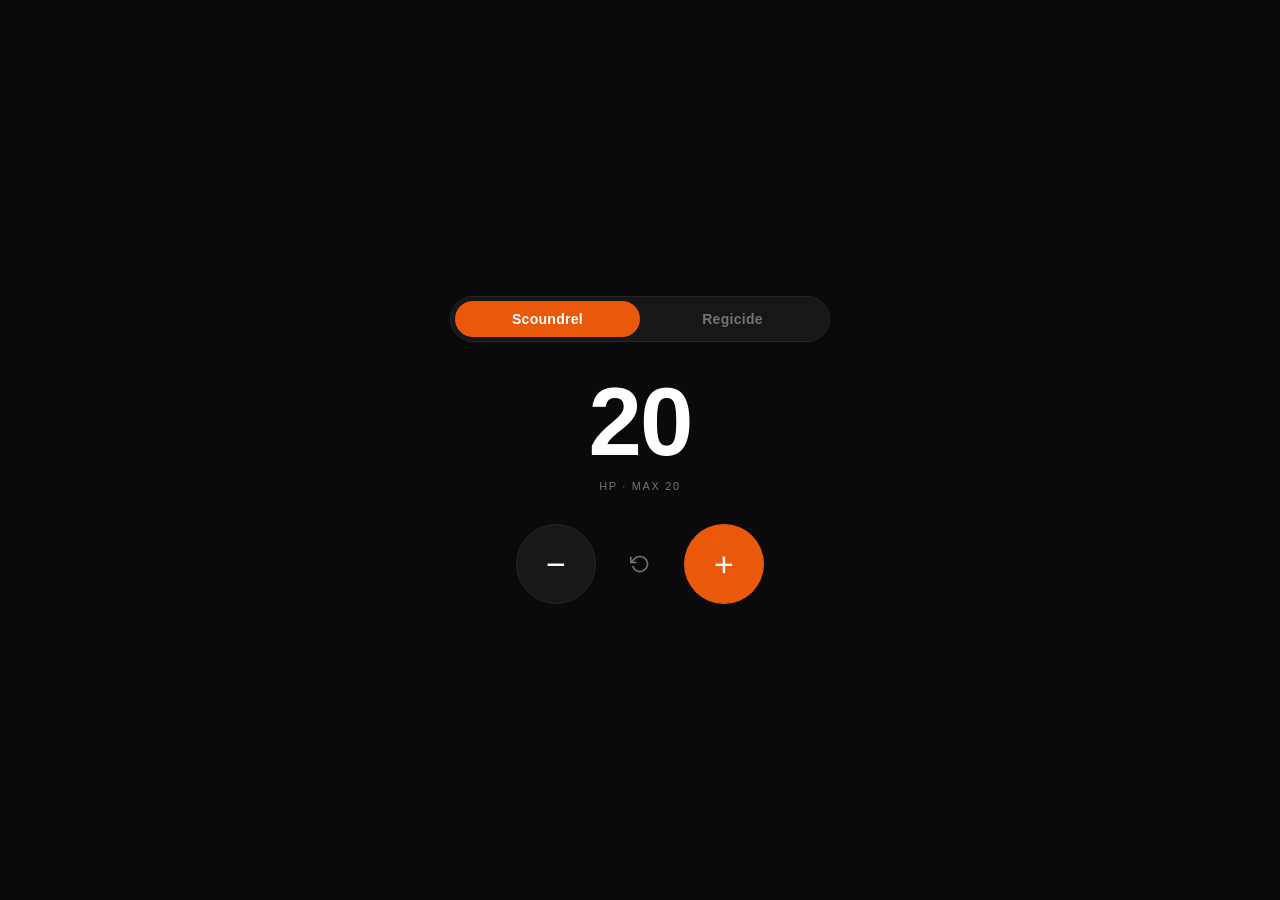
==== index.html @ 4c62e5c9 "Rename hp-tracker.html to index.html" ====
<!DOCTYPE html>
<html lang="en">
<head>
<meta charset="UTF-8" />
<meta name="viewport" content="width=device-width, initial-scale=1, maximum-scale=1, viewport-fit=cover" />
<title>HP Tracker</title>

<!-- Makes this feel like a native app when added to the Home Screen in Safari -->
<meta name="apple-mobile-web-app-capable" content="yes" />
<meta name="apple-mobile-web-app-status-bar-style" content="black-translucent" />
<meta name="apple-mobile-web-app-title" content="HP Tracker" />
<meta name="mobile-web-app-capable" content="yes" />
<meta name="theme-color" content="#0a0a0a" />

<!-- App icon (inline SVG data URI, no external file needed) -->
<link rel="apple-touch-icon" href="[data-uri]" />

<style>
  :root {
    color-scheme: dark;
  }
  * {
    box-sizing: border-box;
    -webkit-tap-highlight-color: transparent;
    user-select: none;
    -webkit-user-select: none;
  }
  html, body {
    height: 100%;
    margin: 0;
    background: #0a0a0a;
    font-family: -apple-system, BlinkMacSystemFont, "SF Pro Text", Helvetica, Arial, sans-serif;
    overscroll-behavior: none;
  }
  body {
    display: flex;
    align-items: center;
    justify-content: center;
    padding: 24px;
    padding-top: calc(24px + env(safe-area-inset-top));
    padding-bottom: calc(24px + env(safe-area-inset-bottom));
  }
  .app {
    width: 100%;
    max-width: 380px;
    display: flex;
    flex-direction: column;
    align-items: center;
    gap: 32px;
  }

  /* Mode switcher */
  .switcher {
    display: flex;
    width: 100%;
    background: #171717;
    border: 1px solid #262626;
    border-radius: 999px;
    padding: 4px;
  }
  .switcher button {
    flex: 1;
    padding: 10px 0;
    border: none;
    background: transparent;
    color: #737373;
    font-size: 14px;
    font-weight: 600;
    letter-spacing: 0.02em;
    border-radius: 999px;
    transition: background-color 0.15s, color 0.15s;
  }
  .switcher button.active {
    background: #ea580c;
    color: white;
  }

  /* Card selector */
  .cards {
    display: none;
    align-items: center;
    gap: 12px;
  }
  .cards.visible {
    display: flex;
  }
  .card {
    width: 64px;
    height: 80px;
    border-radius: 14px;
    border: 1px solid #262626;
    background: transparent;
    color: #737373;
    display: flex;
    flex-direction: column;
    align-items: center;
    justify-content: center;
    gap: 4px;
    transition: border-color 0.15s, color 0.15s, background-color 0.15s;
  }
  .card .label { font-size: 24px; font-weight: 700; }
  .card .val { font-size: 10px; letter-spacing: 0.12em; text-transform: uppercase; }
  .card.selected {
    border-color: #ea580c;
    background: rgba(234, 88, 12, 0.1);
    color: white;
  }

  /* Display */
  .display {
    display: flex;
    flex-direction: column;
    align-items: center;
    gap: 10px;
  }
  .hp {
    font-size: 96px;
    font-weight: 700;
    color: white;
    letter-spacing: -0.02em;
    line-height: 1;
    font-variant-numeric: tabular-nums;
  }
  .hp.zero { color: #ef4444; }
  .sublabel {
    font-size: 11px;
    text-transform: uppercase;
    letter-spacing: 0.15em;
    color: #737373;
  }

  /* Controls */
  .controls {
    display: flex;
    align-items: center;
    gap: 20px;
  }
  .btn {
    display: flex;
    align-items: center;
    justify-content: center;
    border: none;
    cursor: pointer;
  }
  .btn-minus, .btn-plus {
    width: 80px;
    height: 80px;
    border-radius: 999px;
    font-size: 34px;
    font-weight: 300;
    transition: transform 0.1s, background-color 0.15s, opacity 0.15s;
  }
  .btn-minus {
    background: #171717;
    border: 1px solid #262626;
    color: white;
  }
  .btn-plus {
    background: #ea580c;
    color: white;
  }
  .btn-plus:disabled {
    background: #171717;
    border: 1px solid #262626;
    color: #404040;
    cursor: not-allowed;
  }
  .btn:active:not(:disabled) {
    transform: scale(0.95);
  }
  .btn-reset {
    width: 48px;
    height: 48px;
    border-radius: 999px;
    background: transparent;
    color: #737373;
  }
  .btn-reset svg { width: 20px; height: 20px; }
</style>
</head>
<body>

<div class="app">
  <div class="switcher">
    <button id="modeScoundrel" class="active">Scoundrel</button>
    <button id="modeRegicide">Regicide</button>
  </div>

  <div class="cards" id="cards">
    <button class="card selected" data-card="J" data-hp="20">
      <span class="label">J</span><span class="val">20 hp</span>
    </button>
    <button class="card" data-card="Q" data-hp="30">
      <span class="label">Q</span><span class="val">30 hp</span>
    </button>
    <button class="card" data-card="K" data-hp="40">
      <span class="label">K</span><span class="val">40 hp</span>
    </button>
  </div>

  <div class="display">
    <span class="hp" id="hpValue">20</span>
    <span class="sublabel" id="subLabel">hp &middot; max 20</span>
  </div>

  <div class="controls">
    <button class="btn btn-minus" id="decBtn" aria-label="Decrease by one">&minus;</button>
    <button class="btn btn-reset" id="resetBtn" aria-label="Reset">
      <svg viewBox="0 0 24 24" fill="none" stroke="currentColor" stroke-width="2" stroke-linecap="round" stroke-linejoin="round"><polyline points="1 4 1 10 7 10"/><path d="M3.51 15a9 9 0 1 0 2.13-9.36L1 10"/></svg>
    </button>
    <button class="btn btn-plus" id="incBtn" aria-label="Increase by one">&plus;</button>
  </div>
</div>

<script>
  const CARDS = { J: 20, Q: 30, K: 40 };
  const SCOUNDREL_MAX = 20;
  const SCOUNDREL_START = 20;

  let mode = "scoundrel";
  let scoundrelHP = SCOUNDREL_START;
  let card = "J";
  let regicideHP = CARDS.J;

  const hpValue = document.getElementById("hpValue");
  const subLabel = document.getElementById("subLabel");
  const modeScoundrel = document.getElementById("modeScoundrel");
  const modeRegicide = document.getElementById("modeRegicide");
  const cardsEl = document.getElementById("cards");
  const decBtn = document.getElementById("decBtn");
  const incBtn = document.getElementById("incBtn");
  const resetBtn = document.getElementById("resetBtn");

  function render() {
    const isScoundrel = mode === "scoundrel";
    const hp = isScoundrel ? scoundrelHP : regicideHP;

    hpValue.textContent = hp;
    hpValue.classList.toggle("zero", hp <= 0);

    subLabel.textContent = isScoundrel
      ? `hp \u00b7 max ${SCOUNDREL_MAX}`
      : `${card} \u00b7 ${CARDS[card]} hp \u00b7 damage only`;

    modeScoundrel.classList.toggle("active", isScoundrel);
    modeRegicide.classList.toggle("active", !isScoundrel);
    cardsEl.classList.toggle("visible", !isScoundrel);

    incBtn.disabled = !isScoundrel;

    document.querySelectorAll(".card").forEach((el) => {
      el.classList.toggle("selected", el.dataset.card === card);
    });
  }

  modeScoundrel.addEventListener("click", () => { mode = "scoundrel"; render(); });
  modeRegicide.addEventListener("click", () => { mode = "regicide"; render(); });

  cardsEl.addEventListener("click", (e) => {
    const btn = e.target.closest(".card");
    if (!btn) return;
    card = btn.dataset.card;
    regicideHP = CARDS[card];
    render();
  });

  decBtn.addEventListener("click", () => {
    if (mode === "scoundrel") scoundrelHP -= 1;
    else regicideHP -= 1;
    render();
  });

  incBtn.addEventListener("click", () => {
    if (mode === "scoundrel") scoundrelHP = Math.min(SCOUNDREL_MAX, scoundrelHP + 1);
    render();
  });

  resetBtn.addEventListener("click", () => {
    if (mode === "scoundrel") scoundrelHP = SCOUNDREL_START;
    else regicideHP = CARDS[card];
    render();
  });

  render();
</script>

</body>
</html>
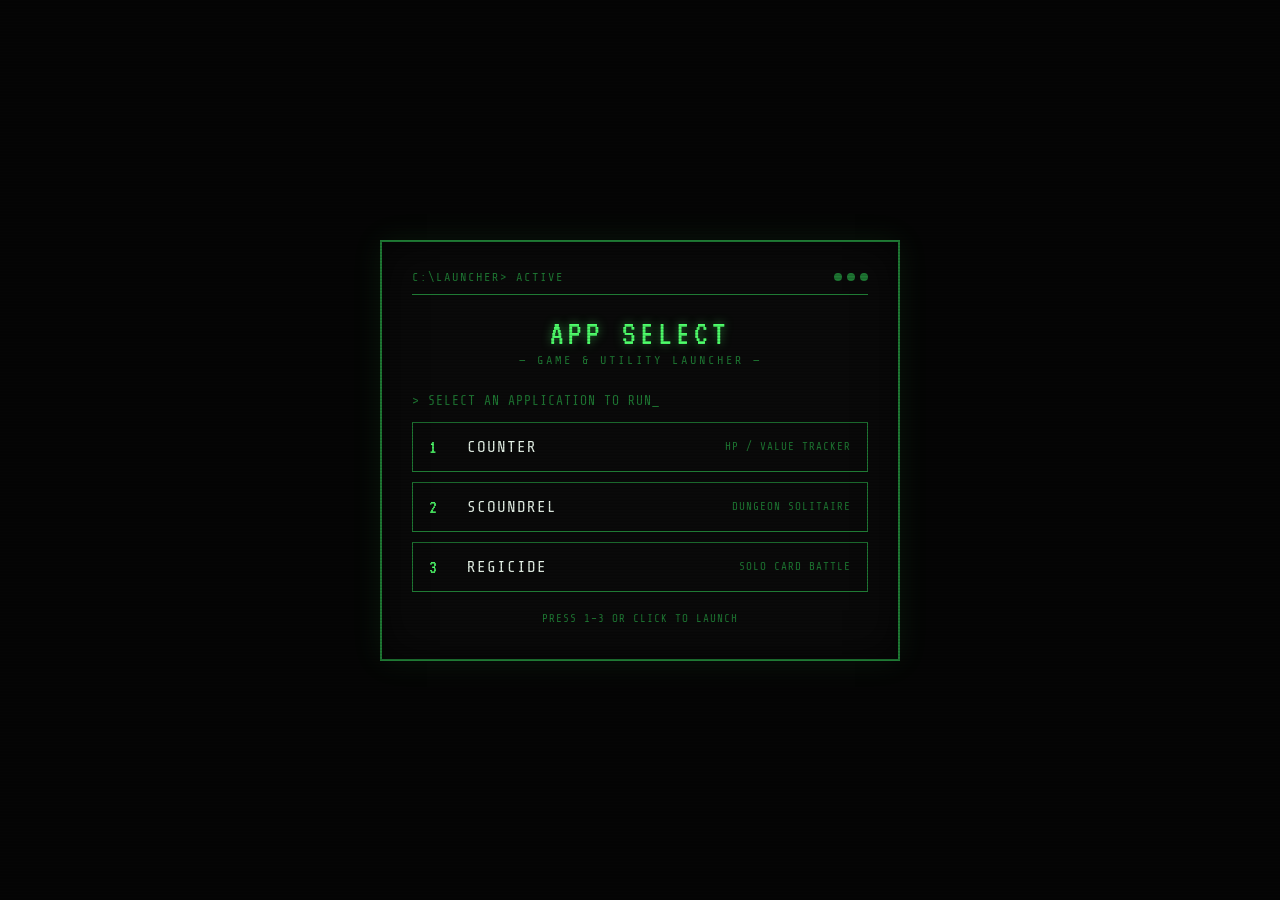
==== commit a15f7985: "Add files via upload" ====
--- a/index.html
+++ b/index.html
@@ -1,288 +1,238 @@
 <!DOCTYPE html>
 <html lang="en">
 <head>
-<meta charset="UTF-8" />
-<meta name="viewport" content="width=device-width, initial-scale=1, maximum-scale=1, viewport-fit=cover" />
-<title>HP Tracker</title>
-
-<!-- Makes this feel like a native app when added to the Home Screen in Safari -->
-<meta name="apple-mobile-web-app-capable" content="yes" />
-<meta name="apple-mobile-web-app-status-bar-style" content="black-translucent" />
-<meta name="apple-mobile-web-app-title" content="HP Tracker" />
-<meta name="mobile-web-app-capable" content="yes" />
-<meta name="theme-color" content="#0a0a0a" />
-
-<!-- App icon (inline SVG data URI, no external file needed) -->
-<link rel="apple-touch-icon" href="[data-uri]" />
-
+<meta charset="UTF-8">
+<title>APP SELECT</title>
+<meta name="viewport" content="width=device-width, initial-scale=1.0">
+<link rel="preconnect" href="https://fonts.googleapis.com">
+<link href="https://fonts.googleapis.com/css2?family=VT323&family=Share+Tech+Mono&display=swap" rel="stylesheet">
 <style>
-  :root {
-    color-scheme: dark;
-  }
-  * {
-    box-sizing: border-box;
-    -webkit-tap-highlight-color: transparent;
-    user-select: none;
-    -webkit-user-select: none;
-  }
-  html, body {
-    height: 100%;
-    margin: 0;
-    background: #0a0a0a;
-    font-family: -apple-system, BlinkMacSystemFont, "SF Pro Text", Helvetica, Arial, sans-serif;
-    overscroll-behavior: none;
-  }
-  body {
-    display: flex;
-    align-items: center;
-    justify-content: center;
-    padding: 24px;
-    padding-top: calc(24px + env(safe-area-inset-top));
-    padding-bottom: calc(24px + env(safe-area-inset-bottom));
-  }
-  .app {
-    width: 100%;
-    max-width: 380px;
-    display: flex;
-    flex-direction: column;
-    align-items: center;
-    gap: 32px;
-  }
-
-  /* Mode switcher */
-  .switcher {
-    display: flex;
-    width: 100%;
-    background: #171717;
-    border: 1px solid #262626;
-    border-radius: 999px;
-    padding: 4px;
-  }
-  .switcher button {
-    flex: 1;
-    padding: 10px 0;
-    border: none;
-    background: transparent;
-    color: #737373;
-    font-size: 14px;
-    font-weight: 600;
-    letter-spacing: 0.02em;
-    border-radius: 999px;
-    transition: background-color 0.15s, color 0.15s;
-  }
-  .switcher button.active {
-    background: #ea580c;
-    color: white;
-  }
-
-  /* Card selector */
-  .cards {
-    display: none;
-    align-items: center;
-    gap: 12px;
-  }
-  .cards.visible {
-    display: flex;
-  }
-  .card {
-    width: 64px;
-    height: 80px;
-    border-radius: 14px;
-    border: 1px solid #262626;
-    background: transparent;
-    color: #737373;
-    display: flex;
-    flex-direction: column;
-    align-items: center;
-    justify-content: center;
-    gap: 4px;
-    transition: border-color 0.15s, color 0.15s, background-color 0.15s;
-  }
-  .card .label { font-size: 24px; font-weight: 700; }
-  .card .val { font-size: 10px; letter-spacing: 0.12em; text-transform: uppercase; }
-  .card.selected {
-    border-color: #ea580c;
-    background: rgba(234, 88, 12, 0.1);
-    color: white;
-  }
-
-  /* Display */
-  .display {
-    display: flex;
-    flex-direction: column;
-    align-items: center;
-    gap: 10px;
-  }
-  .hp {
-    font-size: 96px;
-    font-weight: 700;
-    color: white;
-    letter-spacing: -0.02em;
-    line-height: 1;
-    font-variant-numeric: tabular-nums;
-  }
-  .hp.zero { color: #ef4444; }
-  .sublabel {
-    font-size: 11px;
-    text-transform: uppercase;
-    letter-spacing: 0.15em;
-    color: #737373;
-  }
-
-  /* Controls */
-  .controls {
-    display: flex;
-    align-items: center;
-    gap: 20px;
-  }
-  .btn {
-    display: flex;
-    align-items: center;
-    justify-content: center;
-    border: none;
-    cursor: pointer;
-  }
-  .btn-minus, .btn-plus {
-    width: 80px;
-    height: 80px;
-    border-radius: 999px;
-    font-size: 34px;
-    font-weight: 300;
-    transition: transform 0.1s, background-color 0.15s, opacity 0.15s;
-  }
-  .btn-minus {
-    background: #171717;
-    border: 1px solid #262626;
-    color: white;
-  }
-  .btn-plus {
-    background: #ea580c;
-    color: white;
-  }
-  .btn-plus:disabled {
-    background: #171717;
-    border: 1px solid #262626;
-    color: #404040;
-    cursor: not-allowed;
-  }
-  .btn:active:not(:disabled) {
-    transform: scale(0.95);
-  }
-  .btn-reset {
-    width: 48px;
-    height: 48px;
-    border-radius: 999px;
-    background: transparent;
-    color: #737373;
-  }
-  .btn-reset svg { width: 20px; height: 20px; }
+  :root{
+    --bg:#050505;
+    --green:#4fff6b;
+    --green-dim:#1f7a34;
+    --white:#e8f5ea;
+    --amber:#ffb300;
+  }
+  *{box-sizing:border-box;}
+  html,body{height:100%;margin:0;}
+  body{
+    background:var(--bg);
+    color:var(--green);
+    font-family:'Share Tech Mono', monospace;
+    overflow:hidden;
+  }
+
+  /* ---------- CRT overlay ---------- */
+  .crt::before{
+    content:"";
+    position:fixed; inset:0;
+    background:repeating-linear-gradient(to bottom, rgba(0,0,0,0) 0px, rgba(0,0,0,0) 1px, rgba(0,0,0,0.15) 2px, rgba(0,0,0,0.15) 3px);
+    pointer-events:none; z-index:500;
+  }
+
+  /* ---------- Menu screen ---------- */
+  #menu{
+    height:100vh;
+    display:flex;
+    align-items:center;
+    justify-content:center;
+    padding:20px;
+  }
+  .term{
+    width:100%;
+    max-width:520px;
+    border:2px solid var(--green-dim);
+    background:#0a0a0a;
+    box-shadow:0 0 30px rgba(79,255,107,0.08), inset 0 0 40px rgba(0,0,0,0.6);
+    padding:28px 30px 34px;
+  }
+  .term-header{
+    display:flex;
+    justify-content:space-between;
+    align-items:center;
+    border-bottom:1px solid var(--green-dim);
+    padding-bottom:10px;
+    margin-bottom:22px;
+    font-size:12px;
+    letter-spacing:2px;
+    color:var(--green-dim);
+  }
+  .term-header .dots span{
+    display:inline-block;
+    width:8px;height:8px;
+    border-radius:50%;
+    background:var(--green-dim);
+    margin-left:5px;
+  }
+  .ascii-title{
+    font-family:'VT323', monospace;
+    font-size:34px;
+    text-align:center;
+    letter-spacing:4px;
+    color:var(--green);
+    text-shadow:0 0 10px rgba(79,255,107,0.5);
+    margin:0 0 2px;
+  }
+  .ascii-sub{
+    text-align:center;
+    font-size:12px;
+    color:var(--green-dim);
+    letter-spacing:3px;
+    margin-bottom:26px;
+  }
+  .prompt{
+    font-size:13px;
+    color:var(--green-dim);
+    margin-bottom:14px;
+    letter-spacing:1px;
+  }
+  .menu-list{
+    list-style:none;
+    margin:0 0 20px;
+    padding:0;
+  }
+  .menu-item{
+    display:flex;
+    align-items:center;
+    gap:14px;
+    padding:14px 16px;
+    margin-bottom:10px;
+    border:1px solid var(--green-dim);
+    background:transparent;
+    color:var(--white);
+    font-family:'Share Tech Mono', monospace;
+    font-size:16px;
+    letter-spacing:1px;
+    width:100%;
+    text-align:left;
+    cursor:pointer;
+    transition:all .12s;
+  }
+  .menu-item .idx{
+    color:var(--green);
+    font-family:'VT323', monospace;
+    font-size:20px;
+    width:24px;
+  }
+  .menu-item .desc{
+    margin-left:auto;
+    font-size:11px;
+    color:var(--green-dim);
+    letter-spacing:1px;
+  }
+  .menu-item:hover, .menu-item.sel{
+    background:rgba(79,255,107,0.08);
+    border-color:var(--green);
+    color:var(--green);
+  }
+  .menu-item:hover .desc, .menu-item.sel .desc{ color:var(--green-dim); }
+  .footer-hint{
+    font-size:11px;
+    color:var(--green-dim);
+    letter-spacing:1px;
+    text-align:center;
+  }
+  .blink{ animation:blink 1s steps(1) infinite; }
+  @keyframes blink{ 50%{opacity:0;} }
+
+  /* ---------- App view ---------- */
+  #appView{
+    position:fixed;
+    inset:0;
+    display:none;
+    background:#000;
+    z-index:10;
+  }
+  #appView.active{ display:block; }
+  #appFrame{
+    width:100%;
+    height:100%;
+    border:none;
+    display:block;
+  }
+  #backBtn{
+    position:fixed;
+    top:10px;
+    left:10px;
+    z-index:20;
+    font-family:'Share Tech Mono', monospace;
+    font-size:12px;
+    letter-spacing:1px;
+    background:rgba(5,5,5,0.85);
+    color:var(--green);
+    border:1px solid var(--green-dim);
+    padding:8px 12px;
+    cursor:pointer;
+    backdrop-filter:blur(2px);
+  }
+  #backBtn:hover{ background:rgba(79,255,107,0.12); border-color:var(--green); }
 </style>
 </head>
-<body>
-
-<div class="app">
-  <div class="switcher">
-    <button id="modeScoundrel" class="active">Scoundrel</button>
-    <button id="modeRegicide">Regicide</button>
+<body class="crt">
+
+  <div id="menu">
+    <div class="term">
+      <div class="term-header">
+        <span>C:\LAUNCHER&gt; ACTIVE</span>
+        <span class="dots"><span></span><span></span><span></span></span>
+      </div>
+      <div class="ascii-title">APP SELECT</div>
+      <div class="ascii-sub">— GAME &amp; UTILITY LAUNCHER —</div>
+
+      <div class="prompt">&gt; SELECT AN APPLICATION TO RUN<span class="blink">_</span></div>
+
+      <ul class="menu-list" id="menuList">
+        <li><button class="menu-item" data-src="hp-tracker.html" data-key="1">
+          <span class="idx">1</span> COUNTER <span class="desc">HP / VALUE TRACKER</span>
+        </button></li>
+        <li><button class="menu-item" data-src="scoundrel.html" data-key="2">
+          <span class="idx">2</span> SCOUNDREL <span class="desc">DUNGEON SOLITAIRE</span>
+        </button></li>
+        <li><button class="menu-item" data-src="regicide.html" data-key="3">
+          <span class="idx">3</span> REGICIDE <span class="desc">SOLO CARD BATTLE</span>
+        </button></li>
+      </ul>
+
+      <div class="footer-hint">PRESS 1–3 OR CLICK TO LAUNCH</div>
+    </div>
   </div>
 
-  <div class="cards" id="cards">
-    <button class="card selected" data-card="J" data-hp="20">
-      <span class="label">J</span><span class="val">20 hp</span>
-    </button>
-    <button class="card" data-card="Q" data-hp="30">
-      <span class="label">Q</span><span class="val">30 hp</span>
-    </button>
-    <button class="card" data-card="K" data-hp="40">
-      <span class="label">K</span><span class="val">40 hp</span>
-    </button>
+  <div id="appView">
+    <button id="backBtn">&larr; MENU</button>
+    <iframe id="appFrame" title="app"></iframe>
   </div>
 
-  <div class="display">
-    <span class="hp" id="hpValue">20</span>
-    <span class="sublabel" id="subLabel">hp &middot; max 20</span>
-  </div>
-
-  <div class="controls">
-    <button class="btn btn-minus" id="decBtn" aria-label="Decrease by one">&minus;</button>
-    <button class="btn btn-reset" id="resetBtn" aria-label="Reset">
-      <svg viewBox="0 0 24 24" fill="none" stroke="currentColor" stroke-width="2" stroke-linecap="round" stroke-linejoin="round"><polyline points="1 4 1 10 7 10"/><path d="M3.51 15a9 9 0 1 0 2.13-9.36L1 10"/></svg>
-    </button>
-    <button class="btn btn-plus" id="incBtn" aria-label="Increase by one">&plus;</button>
-  </div>
-</div>
-
 <script>
-  const CARDS = { J: 20, Q: 30, K: 40 };
-  const SCOUNDREL_MAX = 20;
-  const SCOUNDREL_START = 20;
-
-  let mode = "scoundrel";
-  let scoundrelHP = SCOUNDREL_START;
-  let card = "J";
-  let regicideHP = CARDS.J;
-
-  const hpValue = document.getElementById("hpValue");
-  const subLabel = document.getElementById("subLabel");
-  const modeScoundrel = document.getElementById("modeScoundrel");
-  const modeRegicide = document.getElementById("modeRegicide");
-  const cardsEl = document.getElementById("cards");
-  const decBtn = document.getElementById("decBtn");
-  const incBtn = document.getElementById("incBtn");
-  const resetBtn = document.getElementById("resetBtn");
-
-  function render() {
-    const isScoundrel = mode === "scoundrel";
-    const hp = isScoundrel ? scoundrelHP : regicideHP;
-
-    hpValue.textContent = hp;
-    hpValue.classList.toggle("zero", hp <= 0);
-
-    subLabel.textContent = isScoundrel
-      ? `hp \u00b7 max ${SCOUNDREL_MAX}`
-      : `${card} \u00b7 ${CARDS[card]} hp \u00b7 damage only`;
-
-    modeScoundrel.classList.toggle("active", isScoundrel);
-    modeRegicide.classList.toggle("active", !isScoundrel);
-    cardsEl.classList.toggle("visible", !isScoundrel);
-
-    incBtn.disabled = !isScoundrel;
-
-    document.querySelectorAll(".card").forEach((el) => {
-      el.classList.toggle("selected", el.dataset.card === card);
-    });
-  }
-
-  modeScoundrel.addEventListener("click", () => { mode = "scoundrel"; render(); });
-  modeRegicide.addEventListener("click", () => { mode = "regicide"; render(); });
-
-  cardsEl.addEventListener("click", (e) => {
-    const btn = e.target.closest(".card");
-    if (!btn) return;
-    card = btn.dataset.card;
-    regicideHP = CARDS[card];
-    render();
+  const menu = document.getElementById('menu');
+  const appView = document.getElementById('appView');
+  const appFrame = document.getElementById('appFrame');
+  const backBtn = document.getElementById('backBtn');
+  const items = document.querySelectorAll('.menu-item');
+
+  function launch(src){
+    appFrame.src = src;
+    menu.style.display = 'none';
+    appView.classList.add('active');
+  }
+
+  function backToMenu(){
+    appView.classList.remove('active');
+    menu.style.display = 'flex';
+    appFrame.src = 'about:blank';
+  }
+
+  items.forEach(btn => {
+    btn.addEventListener('click', () => launch(btn.dataset.src));
   });
 
-  decBtn.addEventListener("click", () => {
-    if (mode === "scoundrel") scoundrelHP -= 1;
-    else regicideHP -= 1;
-    render();
+  backBtn.addEventListener('click', backToMenu);
+
+  document.addEventListener('keydown', (e) => {
+    if (appView.classList.contains('active')) return;
+    const map = { '1':'hp-tracker.html', '2':'scoundrel.html', '3':'regicide.html' };
+    if (map[e.key]) launch(map[e.key]);
   });
-
-  incBtn.addEventListener("click", () => {
-    if (mode === "scoundrel") scoundrelHP = Math.min(SCOUNDREL_MAX, scoundrelHP + 1);
-    render();
-  });
-
-  resetBtn.addEventListener("click", () => {
-    if (mode === "scoundrel") scoundrelHP = SCOUNDREL_START;
-    else regicideHP = CARDS[card];
-    render();
-  });
-
-  render();
 </script>
-
 </body>
 </html>
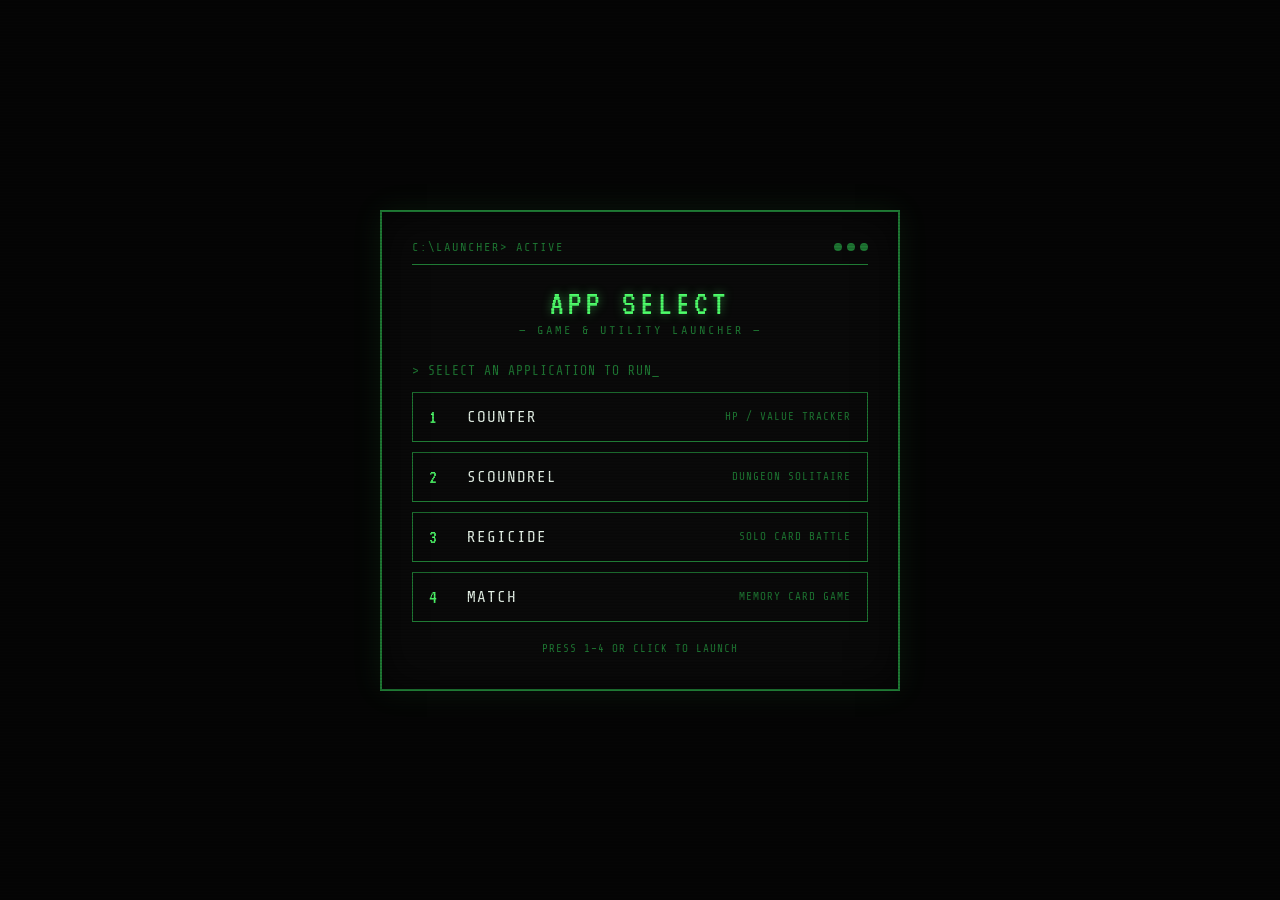
==== commit 867365e0: "Add files via upload" ====
--- a/index.html
+++ b/index.html
@@ -4,8 +4,15 @@
 <meta charset="UTF-8">
 <title>APP SELECT</title>
 <meta name="viewport" content="width=device-width, initial-scale=1.0">
-<link rel="preconnect" href="https://fonts.googleapis.com">
-<link href="https://fonts.googleapis.com/css2?family=VT323&family=Share+Tech+Mono&display=swap" rel="stylesheet">
+<link rel="icon" type="image/png" sizes="32x32" href="favicon-32.png">
+<link rel="icon" type="image/png" sizes="192x192" href="icon-192.png">
+<link rel="icon" type="image/png" sizes="512x512" href="icon-512.png">
+<link rel="apple-touch-icon" href="apple-touch-icon.png">
+<meta name="apple-mobile-web-app-capable" content="yes">
+<meta name="apple-mobile-web-app-status-bar-style" content="black-translucent">
+<meta name="apple-mobile-web-app-title" content="App Select">
+<meta name="theme-color" content="#050505">
+<link rel="stylesheet" href="fonts.css">
 <style>
   :root{
     --bg:#050505;
@@ -151,22 +158,6 @@
     border:none;
     display:block;
   }
-  #backBtn{
-    position:fixed;
-    top:10px;
-    left:10px;
-    z-index:20;
-    font-family:'Share Tech Mono', monospace;
-    font-size:12px;
-    letter-spacing:1px;
-    background:rgba(5,5,5,0.85);
-    color:var(--green);
-    border:1px solid var(--green-dim);
-    padding:8px 12px;
-    cursor:pointer;
-    backdrop-filter:blur(2px);
-  }
-  #backBtn:hover{ background:rgba(79,255,107,0.12); border-color:var(--green); }
 </style>
 </head>
 <body class="crt">
@@ -192,14 +183,16 @@
         <li><button class="menu-item" data-src="regicide.html" data-key="3">
           <span class="idx">3</span> REGICIDE <span class="desc">SOLO CARD BATTLE</span>
         </button></li>
+        <li><button class="menu-item" data-src="matching.html" data-key="4">
+          <span class="idx">4</span> MATCH <span class="desc">MEMORY CARD GAME</span>
+        </button></li>
       </ul>
 
-      <div class="footer-hint">PRESS 1–3 OR CLICK TO LAUNCH</div>
+      <div class="footer-hint">PRESS 1–4 OR CLICK TO LAUNCH</div>
     </div>
   </div>
 
   <div id="appView">
-    <button id="backBtn">&larr; MENU</button>
     <iframe id="appFrame" title="app"></iframe>
   </div>
 
@@ -207,7 +200,6 @@
   const menu = document.getElementById('menu');
   const appView = document.getElementById('appView');
   const appFrame = document.getElementById('appFrame');
-  const backBtn = document.getElementById('backBtn');
   const items = document.querySelectorAll('.menu-item');
 
   function launch(src){
@@ -226,11 +218,15 @@
     btn.addEventListener('click', () => launch(btn.dataset.src));
   });
 
-  backBtn.addEventListener('click', backToMenu);
+  // Embedded pages post this message when their own "Back to menu"
+  // button (in their titlebar) is clicked.
+  window.addEventListener('message', (e) => {
+    if (e.data && e.data.type === 'backToMenu') backToMenu();
+  });
 
   document.addEventListener('keydown', (e) => {
     if (appView.classList.contains('active')) return;
-    const map = { '1':'hp-tracker.html', '2':'scoundrel.html', '3':'regicide.html' };
+    const map = { '1':'hp-tracker.html', '2':'scoundrel.html', '3':'regicide.html', '4':'matching.html' };
     if (map[e.key]) launch(map[e.key]);
   });
 </script>
--- a/fonts.css
+++ b/fonts.css
@@ -0,0 +1,23 @@
+@font-face {
+  font-family: 'VT323';
+  font-style: normal;
+  font-weight: 400;
+  font-display: swap;
+  src: url([data-uri]) format('woff2');
+}
+
+@font-face {
+  font-family: 'Share Tech Mono';
+  font-style: normal;
+  font-weight: 400;
+  font-display: swap;
+  src: url([data-uri]) format('woff2');
+}
+
+@font-face {
+  font-family: 'Press Start 2P';
+  font-style: normal;
+  font-weight: 400;
+  font-display: swap;
+  src: url([data-uri]) format('woff2');
+}
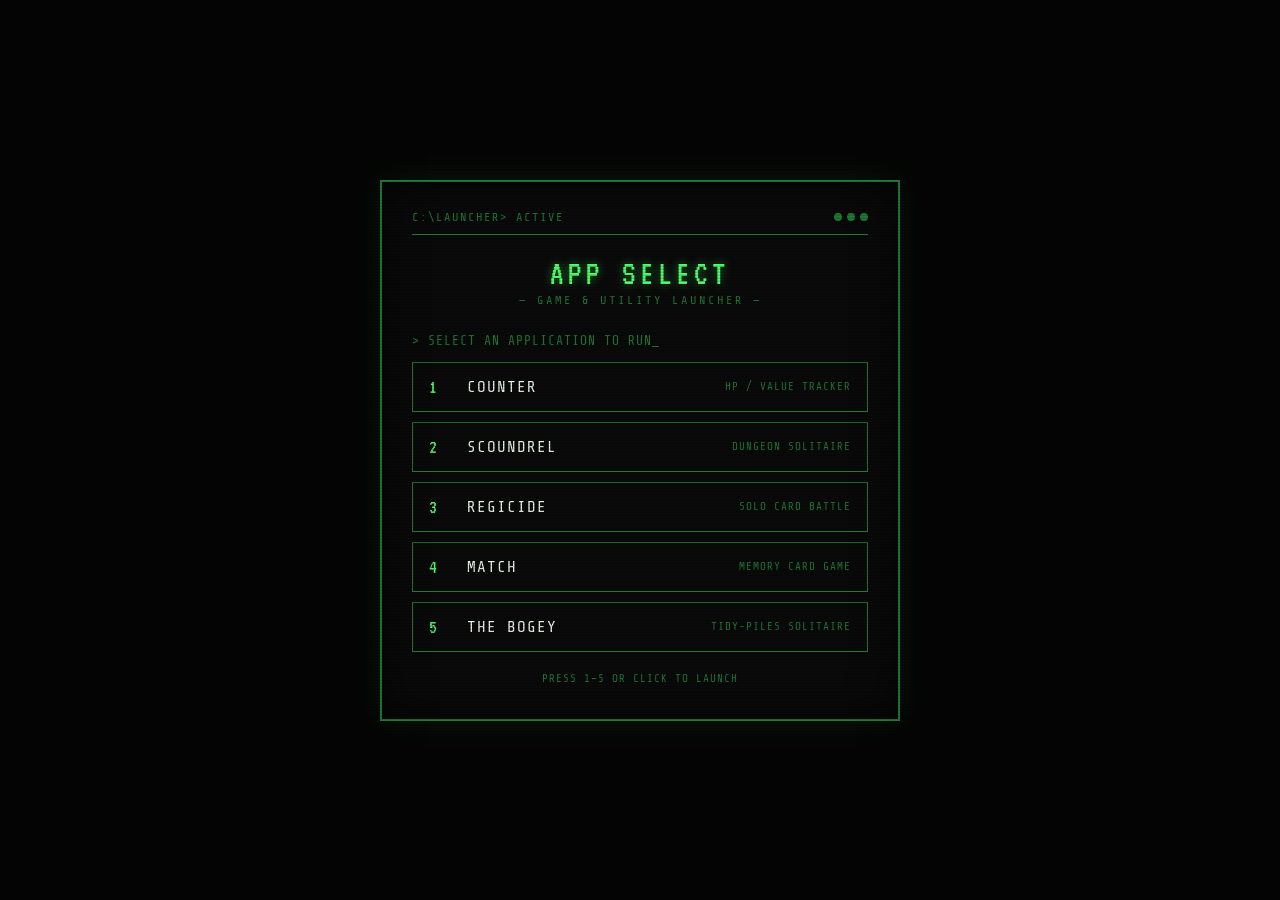
==== commit 3b40a617: "Update index.html" ====
--- a/index.html
+++ b/index.html
@@ -186,9 +186,12 @@
         <li><button class="menu-item" data-src="matching.html" data-key="4">
           <span class="idx">4</span> MATCH <span class="desc">MEMORY CARD GAME</span>
         </button></li>
+        <li><button class="menu-item" data-src="bogey.html" data-key="5">
+          <span class="idx">5</span> THE BOGEY <span class="desc">TIDY-PILES SOLITAIRE</span>
+        </button></li>
       </ul>
 
-      <div class="footer-hint">PRESS 1–4 OR CLICK TO LAUNCH</div>
+      <div class="footer-hint">PRESS 1–5 OR CLICK TO LAUNCH</div>
     </div>
   </div>
 
@@ -226,7 +229,7 @@
 
   document.addEventListener('keydown', (e) => {
     if (appView.classList.contains('active')) return;
-    const map = { '1':'hp-tracker.html', '2':'scoundrel.html', '3':'regicide.html', '4':'matching.html' };
+    const map = { '1':'hp-tracker.html', '2':'scoundrel.html', '3':'regicide.html', '4':'matching.html', '5':'bogey.html' };
     if (map[e.key]) launch(map[e.key]);
   });
 </script>
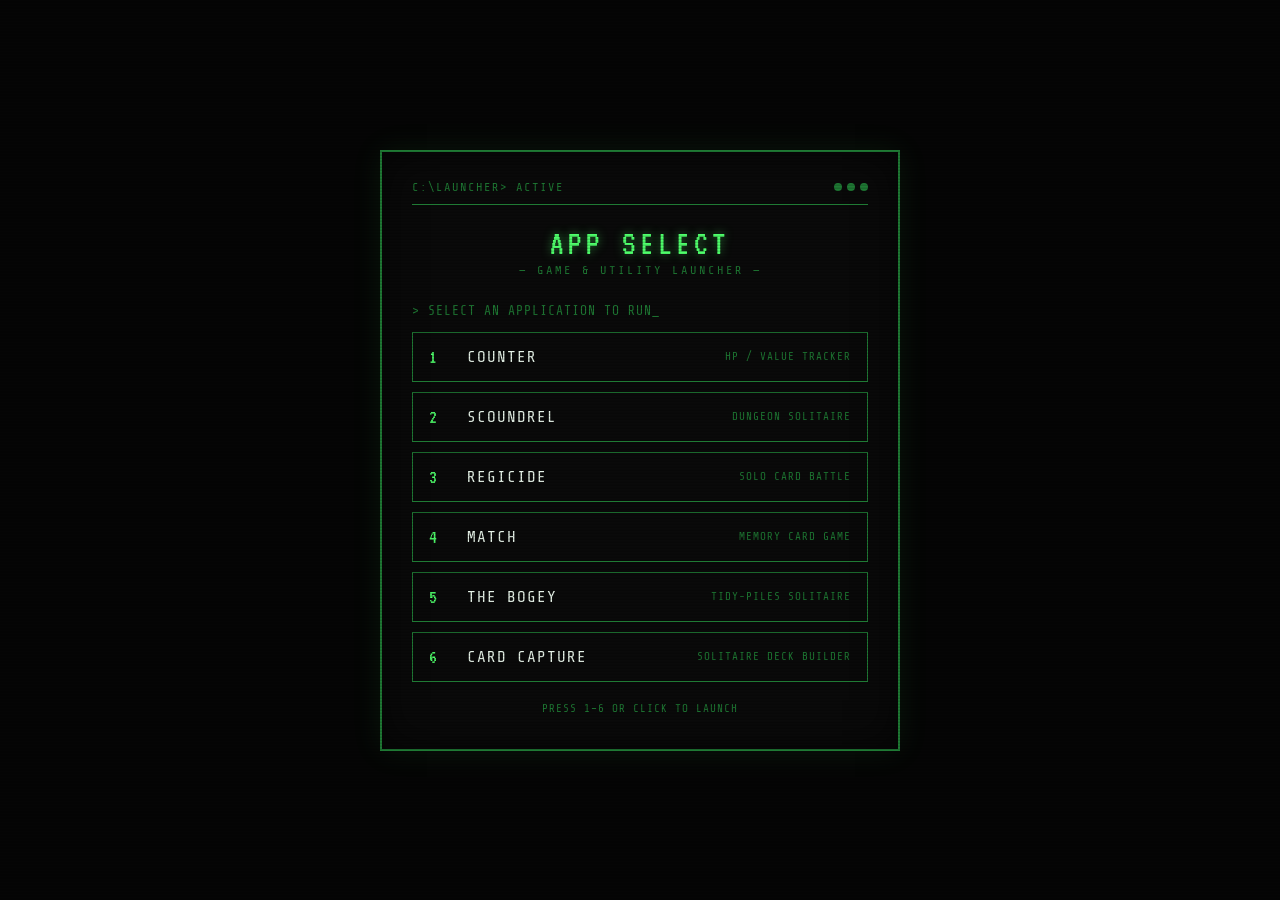
==== commit 335f0f12: "Update index.html" ====
--- a/index.html
+++ b/index.html
@@ -189,9 +189,12 @@
         <li><button class="menu-item" data-src="bogey.html" data-key="5">
           <span class="idx">5</span> THE BOGEY <span class="desc">TIDY-PILES SOLITAIRE</span>
         </button></li>
+        <li><button class="menu-item" data-src="card-capture.html" data-key="6">
+          <span class="idx">6</span> CARD CAPTURE <span class="desc">SOLITAIRE DECK BUILDER</span>
+        </button></li>
       </ul>
 
-      <div class="footer-hint">PRESS 1–5 OR CLICK TO LAUNCH</div>
+      <div class="footer-hint">PRESS 1–6 OR CLICK TO LAUNCH</div>
     </div>
   </div>
 
@@ -229,7 +232,7 @@
 
   document.addEventListener('keydown', (e) => {
     if (appView.classList.contains('active')) return;
-    const map = { '1':'hp-tracker.html', '2':'scoundrel.html', '3':'regicide.html', '4':'matching.html', '5':'bogey.html' };
+    const map = { '1':'hp-tracker.html', '2':'scoundrel.html', '3':'regicide.html', '4':'matching.html', '5':'bogey.html', '6':'card-capture.html' };
     if (map[e.key]) launch(map[e.key]);
   });
 </script>
